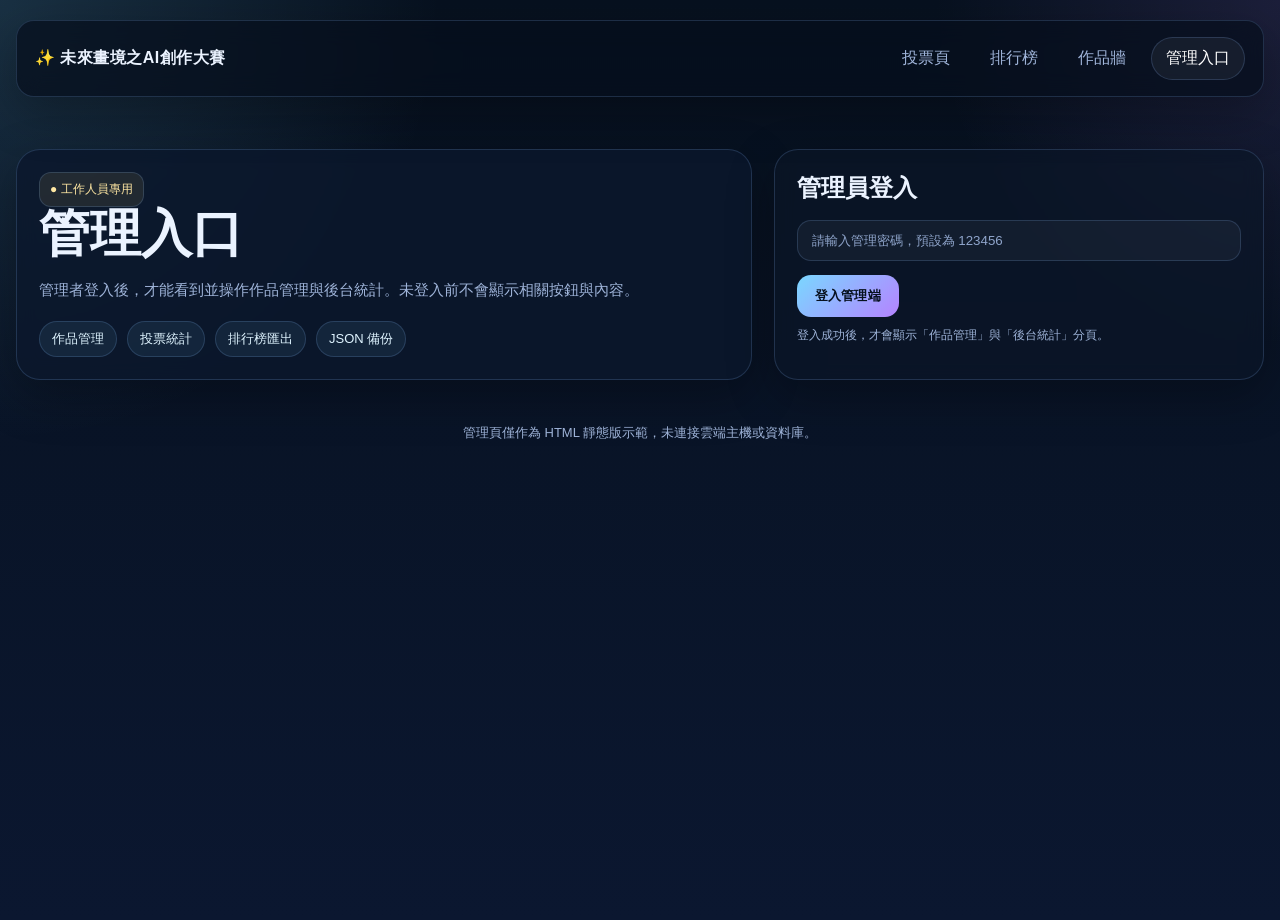
==== admin.html @ 38139b39 "first commit" ====
<!DOCTYPE html>
<html lang="zh-Hant">
<head>
  <meta charset="UTF-8" />
  <meta name="viewport" content="width=device-width, initial-scale=1.0" />
  <title>管理入口｜未來畫境之AI創作大賽</title>
  <link rel="stylesheet" href="style.css" />
</head>
<body>
  <div id="nav"></div>
  <main class="container">
    <section class="hero">
      <div class="hero-grid">
        <div class="panel">
          <div class="status warn">● 工作人員專用</div>
          <h1 class="title-xl">管理入口</h1>
          <p class="subtitle">管理者登入後，才能看到並操作作品管理與後台統計。未登入前不會顯示相關按鈕與內容。</p>
          <div class="badges">
            <span class="badge">作品管理</span>
            <span class="badge">投票統計</span>
            <span class="badge">排行榜匯出</span>
            <span class="badge">JSON 備份</span>
          </div>
        </div>
        <div class="panel soft" id="authBox">
          <h2 class="section-title">管理員登入</h2>
          <input class="input" id="adminPin" type="password" placeholder="請輸入管理密碼，預設為 123456" />
          <div class="actions" style="margin-top:14px">
            <button class="btn btn-primary" id="authBtn">登入管理端</button>
          </div>
          <div class="small" style="margin-top:10px">登入成功後，才會顯示「作品管理」與「後台統計」分頁。</div>
        </div>
      </div>
    </section>

    <section id="adminArea" class="hidden">
      <div class="panel" style="margin-bottom:18px">
        <div class="actions" style="justify-content:space-between; align-items:center">
          <div>
            <div class="status ok">● 已登入管理端</div>
            <div class="small" style="margin-top:8px">你現在可以切換管理功能，未登入者不會看到這些操作。</div>
          </div>
          <div class="actions">
            <button class="btn btn-secondary" id="tabManageBtn">作品管理</button>
            <button class="btn btn-secondary" id="tabStatsBtn">後台統計</button>
            <button class="btn btn-danger" id="logoutBtn">登出</button>
          </div>
        </div>
      </div>

      <section id="manageTab">
        <div class="grid-2">
          <div class="panel">
            <h2 class="section-title">新增作品</h2>
            <div class="form-row">
              <div><input class="input" id="title" placeholder="作品名稱" /></div>
              <div><input class="input" id="author" placeholder="作者 / 參賽者（可選）" /></div>
            </div>
            <div style="margin-top:12px">
              <textarea id="description" placeholder="作品理念說明"></textarea>
            </div>
            <div style="margin-top:12px">
              <input class="input" id="imageFile" type="file" accept="image/*" />
              <div class="small" style="margin-top:8px">可直接選擇本機圖片。提醒：此 HTML 版資料儲存在同一台裝置的瀏覽器中。</div>
            </div>
            <div id="previewBox" class="panel soft" style="margin-top:16px; padding:14px">
              <div class="small">預覽</div>
              <div class="card-media" style="margin-top:10px; border-radius:16px; overflow:hidden"><img id="previewImg" alt="預覽" /></div>
            </div>
            <div class="actions" style="margin-top:16px">
              <button class="btn btn-primary" id="addBtn">新增作品</button>
              <button class="btn btn-secondary" id="resetBtn">清空欄位</button>
            </div>
          </div>

          <div class="panel">
            <h2 class="section-title">系統設定與資料工具</h2>
            <div class="form-row">
              <div><input class="input" id="eventName" placeholder="活動名稱" /></div>
              <div><input class="input" id="newPin" type="password" placeholder="新的管理密碼" /></div>
            </div>
            <div class="form-row" style="margin-top:12px">
              <div>
                <label class="small">作品牆輪播秒數</label>
                <input class="input" id="wallSeconds" type="number" min="3" max="30" />
              </div>
              <div>
                <label class="small">是否顯示排行榜</label>
                <select class="select" id="showRanking">
                  <option value="true">顯示</option>
                  <option value="false">隱藏</option>
                </select>
              </div>
            </div>
            <div class="actions" style="margin-top:16px">
              <button class="btn btn-primary" id="saveSettingsBtn">儲存設定</button>
              <button class="btn btn-secondary" id="exportJsonBtn">匯出作品 JSON</button>
              <label class="btn btn-ghost" for="importJson">匯入作品 JSON</label>
              <input id="importJson" type="file" accept="application/json" class="hidden" />
            </div>
            <div class="hr"></div>
            <div class="note">若要管理約 100 張以上作品，建議以同一台工作電腦維護資料，或之後再接 Firebase / 後端資料庫。</div>
          </div>
        </div>

        <div class="panel" style="margin-top:18px">
          <div class="actions" style="justify-content:space-between; align-items:center">
            <h2 class="section-title" style="margin:0">已上傳作品</h2>
            <div class="small">可用上下移動調整展示位置</div>
          </div>
          <div id="artworkList" class="rank-list"></div>
        </div>
      </section>

      <section id="statsTab" class="hidden">
        <div class="panel" style="margin-bottom:18px">
          <div class="status warn">● 僅管理者可查看</div>
          <h2 class="section-title" style="margin-top:12px">投票統計後台</h2>
          <p class="subtitle">可查看作品數、投票筆數、投票人數、前 10 名與完整投票紀錄，並匯出 CSV 報表。</p>
          <div id="stats" class="kpis"></div>
        </div>

        <div class="grid-2">
          <div class="panel">
            <div class="actions" style="justify-content:space-between; align-items:center">
              <h2 class="section-title" style="margin:0">前 10 名</h2>
              <button class="btn btn-secondary" id="exportRankBtn">匯出排行榜 CSV</button>
            </div>
            <div id="topRank" class="rank-list"></div>
          </div>
          <div class="panel">
            <div class="actions" style="justify-content:space-between; align-items:center">
              <h2 class="section-title" style="margin:0">投票紀錄</h2>
              <button class="btn btn-secondary" id="exportVotesBtn">匯出投票 CSV</button>
            </div>
            <div class="table-wrap">
              <table>
                <thead>
                  <tr>
                    <th>Email</th>
                    <th>作品</th>
                    <th>創意</th>
                    <th>技術</th>
                    <th>整體</th>
                    <th>理念</th>
                    <th>總分</th>
                    <th>時間</th>
                  </tr>
                </thead>
                <tbody id="voteTable"></tbody>
              </table>
            </div>
          </div>
        </div>
      </section>
    </section>
  </main>
  <footer>管理頁僅作為 HTML 靜態版示範，未連接雲端主機或資料庫。</footer>

  <script src="app.js"></script>
  <script>
    document.getElementById('nav').innerHTML = APP.nav('admin');
    APP.setEventTitle();

    let authed = APP.isAdminAuthed();
    let previewData = '';
    let currentTab = sessionStorage.getItem('ai_vote_admin_tab') || 'manage';

    function renderSettings() {
      const s = APP.getSettings();
      document.getElementById('eventName').value = s.eventName;
      document.getElementById('wallSeconds').value = s.wallSeconds;
      document.getElementById('showRanking').value = String(s.showRanking);
    }

    function setTab(tab) {
      currentTab = tab;
      sessionStorage.setItem('ai_vote_admin_tab', tab);
      document.getElementById('manageTab').classList.toggle('hidden', tab !== 'manage');
      document.getElementById('statsTab').classList.toggle('hidden', tab !== 'stats');
      document.getElementById('tabManageBtn').classList.toggle('btn-primary', tab === 'manage');
      document.getElementById('tabManageBtn').classList.toggle('btn-secondary', tab !== 'manage');
      document.getElementById('tabStatsBtn').classList.toggle('btn-primary', tab === 'stats');
      document.getElementById('tabStatsBtn').classList.toggle('btn-secondary', tab !== 'stats');
      if (tab === 'stats') renderDashboard();
    }

    function updateAuthView() {
      document.getElementById('authBox').classList.toggle('hidden', authed);
      document.getElementById('adminArea').classList.toggle('hidden', !authed);
      if (authed) {
        renderSettings();
        renderList();
        setTab(currentTab);
      }
    }

    async function readFileAsDataURL(file) {
      return new Promise((resolve, reject) => {
        const reader = new FileReader();
        reader.onload = () => resolve(reader.result);
        reader.onerror = reject;
        reader.readAsDataURL(file);
      });
    }

    document.getElementById('imageFile').addEventListener('change', async (e) => {
      const file = e.target.files[0];
      if (!file) return;
      previewData = await readFileAsDataURL(file);
      document.getElementById('previewImg').src = previewData;
    });

    document.getElementById('authBtn').addEventListener('click', () => {
      const pin = document.getElementById('adminPin').value;
      if (pin !== APP.getSettings().adminPin) {
        APP.toast('管理密碼不正確', 'error');
        return;
      }
      authed = true;
      sessionStorage.setItem('ai_vote_admin_ok', '1');
      APP.toast('已進入管理端');
      updateAuthView();
    });

    document.getElementById('logoutBtn').addEventListener('click', () => {
      sessionStorage.removeItem('ai_vote_admin_ok');
      sessionStorage.removeItem('ai_vote_admin_tab');
      authed = false;
      currentTab = 'manage';
      document.getElementById('adminPin').value = '';
      APP.toast('已登出管理端');
      updateAuthView();
    });

    document.getElementById('tabManageBtn').addEventListener('click', () => setTab('manage'));
    document.getElementById('tabStatsBtn').addEventListener('click', () => setTab('stats'));

    document.getElementById('addBtn').addEventListener('click', async () => {
      const title = document.getElementById('title').value.trim();
      const author = document.getElementById('author').value.trim();
      const description = document.getElementById('description').value.trim();
      if (!title || !previewData) {
        APP.toast('請至少填寫作品名稱並選擇圖片', 'error');
        return;
      }
      await APP.addArtwork({ title, author, description, image: previewData });
      APP.toast('作品新增成功');
      document.getElementById('title').value = '';
      document.getElementById('author').value = '';
      document.getElementById('description').value = '';
      document.getElementById('imageFile').value = '';
      document.getElementById('previewImg').src = '';
      previewData = '';
      renderList();
    });

    document.getElementById('resetBtn').addEventListener('click', () => {
      document.getElementById('title').value = '';
      document.getElementById('author').value = '';
      document.getElementById('description').value = '';
      document.getElementById('imageFile').value = '';
      document.getElementById('previewImg').src = '';
      previewData = '';
    });

    document.getElementById('saveSettingsBtn').addEventListener('click', () => {
      const next = {
        eventName: document.getElementById('eventName').value.trim() || '未來畫境之AI創作大賽',
        wallSeconds: Number(document.getElementById('wallSeconds').value || 6),
        showRanking: document.getElementById('showRanking').value === 'true',
      };
      const newPin = document.getElementById('newPin').value.trim();
      if (newPin) next.adminPin = newPin;
      APP.saveSettings(next);
      APP.setEventTitle();
      APP.toast('設定已儲存');
    });

    async function renderList() {
      const list = await APP.getAllArtworks();
      const root = document.getElementById('artworkList');
      if (!list.length) {
        root.innerHTML = '<div class="empty">目前尚未建立作品。</div>';
        return;
      }
      root.innerHTML = list.map((item, idx) => `
        <div class="rank-item">
          <div class="rank-no">${idx + 1}</div>
          <img class="thumb" src="${item.image}" alt="${APP.escapeHtml(item.title)}">
          <div>
            <input class="input" value="${APP.escapeHtml(item.title)}" onchange="editArtwork('${item.id}','title',this.value)">
            <div class="form-row" style="margin-top:10px">
              <input class="input" value="${APP.escapeHtml(item.author || '')}" placeholder="作者" onchange="editArtwork('${item.id}','author',this.value)">
              <div class="small" style="display:flex; align-items:center">更新時間：${APP.formatDate(item.updatedAt)}</div>
            </div>
            <textarea onchange="editArtwork('${item.id}','description',this.value)">${APP.escapeHtml(item.description || '')}</textarea>
          </div>
          <div class="actions" style="flex-direction:column">
            <button class="btn btn-secondary" onclick="moveArtwork('${item.id}', -1)">上移</button>
            <button class="btn btn-secondary" onclick="moveArtwork('${item.id}', 1)">下移</button>
            <button class="btn btn-danger" onclick="removeArtwork('${item.id}')">刪除</button>
          </div>
        </div>
      `).join('');
    }

    async function moveArtwork(id, step) {
      const list = await APP.getAllArtworks();
      const idx = list.findIndex(x => x.id === id);
      const target = idx + step;
      if (idx < 0 || target < 0 || target >= list.length) return;
      const ids = list.map(x => x.id);
      [ids[idx], ids[target]] = [ids[target], ids[idx]];
      await APP.reorderArtworks(ids);
      renderList();
    }
    window.moveArtwork = moveArtwork;

    async function removeArtwork(id) {
      if (!confirm('確定要刪除此作品嗎？')) return;
      await APP.deleteArtwork(id);
      const remaining = await APP.getAllArtworks();
      await APP.reorderArtworks(remaining.map(x => x.id));
      APP.toast('作品已刪除');
      renderList();
      if (currentTab === 'stats') renderDashboard();
    }
    window.removeArtwork = removeArtwork;

    async function editArtwork(id, field, value) {
      await APP.updateArtwork(id, { [field]: value });
      APP.toast('已儲存修改');
      if (currentTab === 'stats') renderDashboard();
    }
    window.editArtwork = editArtwork;

    document.getElementById('exportJsonBtn').addEventListener('click', async () => {
      const list = await APP.getAllArtworks();
      const blob = new Blob([JSON.stringify(list, null, 2)], { type: 'application/json' });
      const a = document.createElement('a');
      a.href = URL.createObjectURL(blob);
      a.download = 'artworks-backup.json';
      a.click();
    });

    document.getElementById('importJson').addEventListener('change', async (e) => {
      const file = e.target.files[0];
      if (!file) return;
      const text = await file.text();
      const data = JSON.parse(text);
      if (!Array.isArray(data)) {
        APP.toast('JSON 格式不正確', 'error');
        return;
      }
      for (const item of data) {
        await APP.addArtwork({
          title: item.title || '未命名作品',
          author: item.author || '',
          description: item.description || '',
          image: item.image || ''
        });
      }
      APP.toast('匯入完成');
      renderList();
    });

    async function renderDashboard() {
      const data = await APP.getDashboardData();
      const stats = data.stats;
      document.getElementById('stats').innerHTML = `
        <div class="kpi"><div class="small">作品數</div><div class="n">${stats.artworkCount}</div></div>
        <div class="kpi"><div class="small">投票筆數</div><div class="n">${stats.voteCount}</div></div>
        <div class="kpi"><div class="small">投票人數</div><div class="n">${stats.voterCount}</div></div>
      `;

      document.getElementById('topRank').innerHTML = data.ranking.slice(0,10).map((item, idx) => `
        <div class="rank-item">
          <div class="rank-no">${idx+1}</div>
          <img class="thumb" src="${item.image}" alt="${APP.escapeHtml(item.title)}">
          <div>
            <h3 style="margin:0 0 8px">${APP.escapeHtml(item.title)}</h3>
            <div class="small">票數：${item.voteCount}</div>
          </div>
          <div class="center"><div class="small">平均</div><div style="font-size:28px; font-weight:900">${item.average || 0}</div></div>
        </div>
      `).join('') || '<div class="empty">尚無排名資料</div>';

      const artworkMap = new Map(data.artworks.map(x => [x.id, x]));
      document.getElementById('voteTable').innerHTML = data.votes.map(v => `
        <tr>
          <td>${APP.escapeHtml(v.email)}</td>
          <td>${APP.escapeHtml(artworkMap.get(v.artworkId)?.title || '已刪除作品')}</td>
          <td>${v.creative}</td>
          <td>${v.technical}</td>
          <td>${v.overall}</td>
          <td>${v.concept}</td>
          <td>${v.total}</td>
          <td>${APP.formatDate(v.votedAt)}</td>
        </tr>
      `).join('') || '<tr><td colspan="8" class="center">尚無投票紀錄</td></tr>';

      document.getElementById('exportRankBtn').onclick = () => {
        APP.exportCSV([
          ['名次','作品','作者','平均總分','票數','創意平均','技術平均','整體平均','理念平均'],
          ...data.ranking.map((r, i) => [i+1, r.title, r.author || '', r.average, r.voteCount, r.creativeAvg, r.technicalAvg, r.overallAvg, r.conceptAvg])
        ], 'ranking-report.csv');
      };

      document.getElementById('exportVotesBtn').onclick = () => {
        APP.exportCSV([
          ['Email','作品','創意','技術','整體','理念','總分','投票時間'],
          ...data.votes.map(v => [v.email, artworkMap.get(v.artworkId)?.title || '已刪除作品', v.creative, v.technical, v.overall, v.concept, v.total, APP.formatDate(v.votedAt)])
        ], 'vote-records.csv');
      };
    }

    updateAuthView();
  </script>
</body>
</html>
---- style.css ----
:root{
  --bg:#07111f;
  --bg2:#0d1a2e;
  --card:rgba(12,24,44,.82);
  --line:rgba(140,190,255,.18);
  --text:#ebf3ff;
  --muted:#9fb4d9;
  --accent:#7ad7ff;
  --accent2:#b583ff;
  --ok:#6ef7b2;
  --warn:#ffd166;
  --danger:#ff8e9b;
  --shadow:0 16px 48px rgba(0,0,0,.28);
}
*{box-sizing:border-box}
html,body{margin:0;padding:0}
body{
  font-family:"Noto Sans TC","Microsoft JhengHei",Arial,sans-serif;
  color:var(--text);
  background:
    radial-gradient(circle at top left, rgba(122,215,255,.16), transparent 28%),
    radial-gradient(circle at top right, rgba(181,131,255,.12), transparent 22%),
    linear-gradient(180deg, #07111f 0%, #0b1730 100%);
  min-height:100vh;
}
a{color:inherit;text-decoration:none}
img{display:block;max-width:100%}
.container{width:min(1280px, calc(100% - 32px)); margin:0 auto}
.nav-shell{
  width:min(1280px, calc(100% - 32px)); margin:20px auto 0; padding:16px 18px;
  background:rgba(6,14,28,.72); border:1px solid var(--line); border-radius:18px;
  display:flex; gap:16px; align-items:center; justify-content:space-between; backdrop-filter: blur(12px);
  position:sticky; top:14px; z-index:50; box-shadow:var(--shadow);
}
.brand{font-weight:800; letter-spacing:.03em}
nav{display:flex; flex-wrap:wrap; gap:10px}
nav a{padding:10px 14px; border-radius:999px; color:var(--muted); border:1px solid transparent}
nav a.active, nav a:hover{color:#fff; border-color:var(--line); background:rgba(255,255,255,.05)}
.hero{padding:52px 0 24px}
.hero-grid{display:grid; grid-template-columns:1.2fr .8fr; gap:22px; align-items:stretch}
.panel{background:var(--card); border:1px solid var(--line); border-radius:24px; padding:22px; box-shadow:var(--shadow); backdrop-filter: blur(10px)}
.panel.soft{background:rgba(11,22,40,.64)}
.title-xl{font-size:clamp(28px, 4vw, 54px); line-height:1.05; margin:0 0 12px; font-weight:900}
.subtitle{color:var(--muted); line-height:1.8; font-size:15px}
.badges{display:flex; gap:10px; flex-wrap:wrap; margin-top:18px}
.badge{padding:8px 12px; border-radius:999px; background:rgba(122,215,255,.08); border:1px solid var(--line); color:#dff4ff; font-size:13px}
.kpis{display:grid; grid-template-columns:repeat(3,1fr); gap:14px; margin-top:18px}
.kpi{padding:18px; border-radius:18px; background:rgba(255,255,255,.04); border:1px solid var(--line)}
.kpi .n{font-size:32px; font-weight:900; margin-top:8px}
.form-row{display:grid; grid-template-columns:repeat(2,1fr); gap:14px}
.input, .select, textarea{
  width:100%; padding:12px 14px; border-radius:14px; border:1px solid var(--line); background:rgba(255,255,255,.04); color:var(--text); outline:none;
}
textarea{resize:vertical; min-height:110px}
.input::placeholder, textarea::placeholder{color:#8fa5cb}
.btn{display:inline-flex; align-items:center; justify-content:center; gap:8px; border:none; cursor:pointer; padding:12px 18px; border-radius:14px; font-weight:800; letter-spacing:.02em}
.btn-primary{background:linear-gradient(135deg,var(--accent),var(--accent2)); color:#07111f}
.btn-secondary{background:rgba(255,255,255,.06); color:#fff; border:1px solid var(--line)}
.btn-danger{background:rgba(255,142,155,.14); color:#ffd6dc; border:1px solid rgba(255,142,155,.28)}
.btn-ghost{background:transparent; color:#dceaff; border:1px dashed var(--line)}
.actions{display:flex; gap:10px; flex-wrap:wrap}
.section-title{font-size:24px; margin:0 0 16px}
.gallery{display:grid; grid-template-columns:repeat(auto-fill,minmax(300px,1fr)); gap:18px; padding-bottom:36px}
.card{background:var(--card); border:1px solid var(--line); border-radius:22px; overflow:hidden; box-shadow:var(--shadow)}
.card-media{position:relative; aspect-ratio:4/3; background:#08101e}
.card-media img{width:100%; height:100%; object-fit:cover}
.card-body{padding:18px}
.card h3{margin:0 0 8px; font-size:20px}
.meta{color:var(--muted); font-size:13px; display:flex; gap:10px; flex-wrap:wrap}
.desc{color:#d8e7ff; line-height:1.7; font-size:14px; margin:10px 0 16px}
.score-grid{display:grid; grid-template-columns:repeat(2,1fr); gap:10px}
.score-item label{display:block; margin-bottom:6px; color:#cfe4ff; font-size:13px}
.status{padding:8px 10px; border-radius:12px; font-size:12px; display:inline-flex; align-items:center; gap:6px; border:1px solid var(--line); background:rgba(255,255,255,.04)}
.status.ok{color:#bdf9da; background:rgba(110,247,178,.08)}
.status.warn{color:#ffe7a3; background:rgba(255,209,102,.09)}
.table-wrap{overflow:auto; border:1px solid var(--line); border-radius:18px}
table{width:100%; border-collapse:collapse; min-width:780px; background:rgba(255,255,255,.03)}
th,td{padding:14px 12px; border-bottom:1px solid var(--line); text-align:left; font-size:14px}
th{color:#cde0ff; background:rgba(255,255,255,.04)}
.small{font-size:12px; color:var(--muted)}
.grid-2{display:grid; grid-template-columns:1fr 1fr; gap:18px}
.grid-3{display:grid; grid-template-columns:repeat(3,1fr); gap:18px}
.hidden{display:none !important}
.center{text-align:center}
.empty{padding:34px 18px; color:var(--muted); text-align:center}
.thumb{width:86px; height:64px; object-fit:cover; border-radius:10px; border:1px solid var(--line)}
.toast{position:fixed; right:16px; bottom:16px; transform:translateY(20px); opacity:0; transition:.25s; padding:12px 16px; border-radius:14px; background:rgba(8,17,31,.94); border:1px solid var(--line); z-index:200; box-shadow:var(--shadow)}
.toast.show{transform:translateY(0); opacity:1}
.toast.ok{color:#dffff0}
.toast.error{color:#ffe0e5}
.wall-stage{display:grid; place-items:center; min-height:calc(100vh - 140px)}
.wall-card{width:min(1180px, calc(100% - 32px)); background:var(--card); border:1px solid var(--line); border-radius:28px; padding:20px; box-shadow:var(--shadow)}
.wall-image{aspect-ratio:16/9; border-radius:22px; overflow:hidden; background:#08101e}
.wall-image img{width:100%; height:100%; object-fit:contain; background:#02060d}
.wall-caption{display:flex; align-items:end; justify-content:space-between; gap:16px; margin-top:16px}
.rank-list{display:grid; gap:14px}
.rank-item{display:grid; grid-template-columns:72px 86px 1fr auto; gap:14px; align-items:center; padding:14px; border:1px solid var(--line); border-radius:18px; background:rgba(255,255,255,.04)}
.rank-no{font-size:28px; font-weight:900; text-align:center}
.hr{height:1px; background:var(--line); margin:18px 0}
.note{padding:12px 14px; border-left:3px solid var(--accent); border-radius:14px; background:rgba(122,215,255,.06); color:#d5f4ff}
footer{padding:20px 0 38px; color:var(--muted); text-align:center; font-size:13px}
@media (max-width:980px){
  .hero-grid,.grid-2,.grid-3,.form-row{grid-template-columns:1fr}
  .kpis{grid-template-columns:1fr}
  .score-grid{grid-template-columns:1fr}
  .nav-shell{position:static}
  .wall-caption{display:block}
}
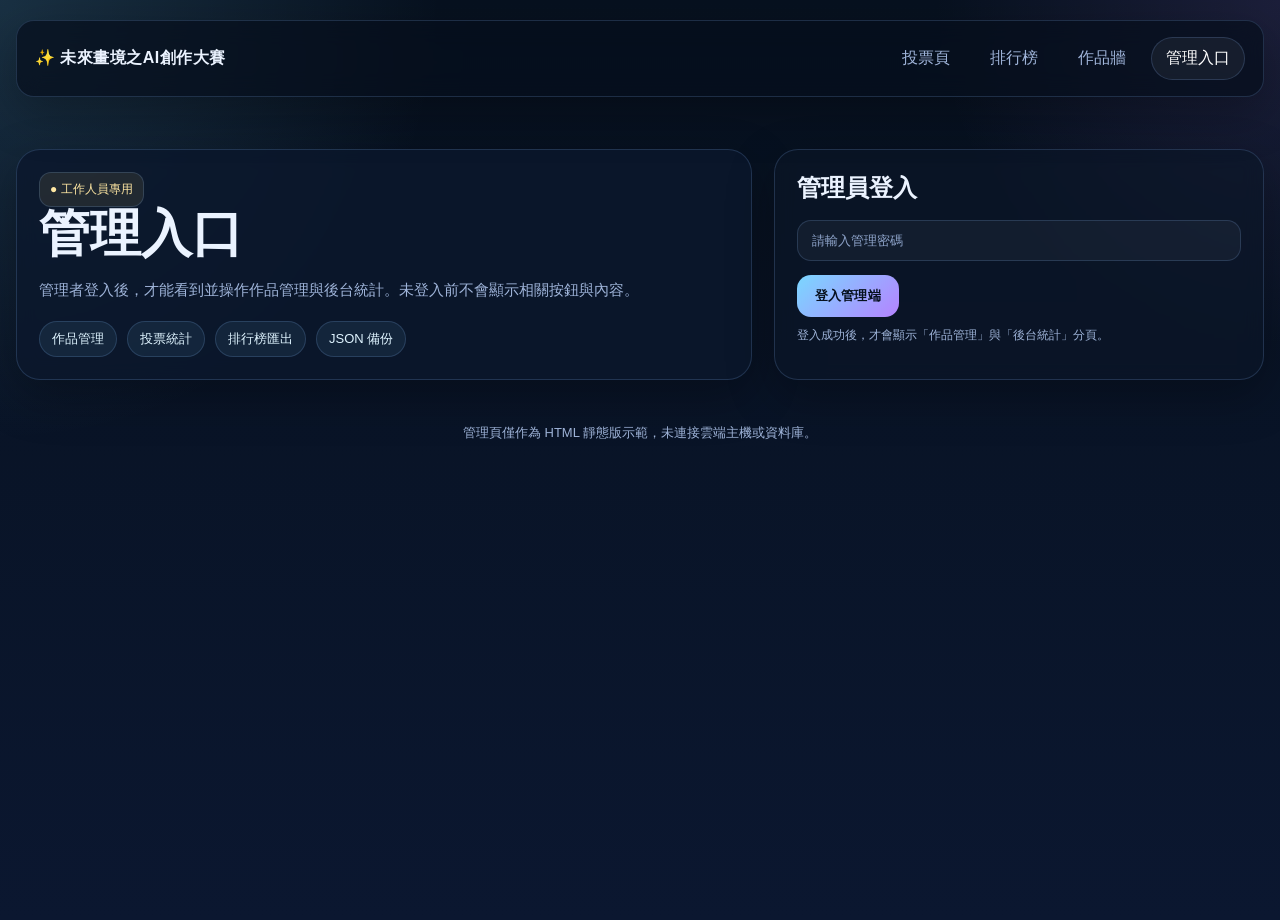
==== commit 07dfafd1: "修改管理端登入改用 localStorage" ====
--- a/admin.html
+++ b/admin.html
@@ -24,7 +24,7 @@
         </div>
         <div class="panel soft" id="authBox">
           <h2 class="section-title">管理員登入</h2>
-          <input class="input" id="adminPin" type="password" placeholder="請輸入管理密碼，預設為 123456" />
+          <input class="input" id="adminPin" type="password" placeholder="請輸入管理密碼" />
           <div class="actions" style="margin-top:14px">
             <button class="btn btn-primary" id="authBtn">登入管理端</button>
           </div>
@@ -164,7 +164,7 @@
 
     let authed = APP.isAdminAuthed();
     let previewData = '';
-    let currentTab = sessionStorage.getItem('ai_vote_admin_tab') || 'manage';
+      let currentTab = localStorage.getItem('ai_vote_admin_tab') || 'manage';
 
     function renderSettings() {
       const s = APP.getSettings();
@@ -175,7 +175,7 @@
 
     function setTab(tab) {
       currentTab = tab;
-      sessionStorage.setItem('ai_vote_admin_tab', tab);
+        localStorage.setItem('ai_vote_admin_tab', tab);
       document.getElementById('manageTab').classList.toggle('hidden', tab !== 'manage');
       document.getElementById('statsTab').classList.toggle('hidden', tab !== 'stats');
       document.getElementById('tabManageBtn').classList.toggle('btn-primary', tab === 'manage');
@@ -218,14 +218,14 @@
         return;
       }
       authed = true;
-      sessionStorage.setItem('ai_vote_admin_ok', '1');
+      localStorage.setItem('ai_vote_admin_ok', '1');
       APP.toast('已進入管理端');
       updateAuthView();
     });
 
     document.getElementById('logoutBtn').addEventListener('click', () => {
-      sessionStorage.removeItem('ai_vote_admin_ok');
-      sessionStorage.removeItem('ai_vote_admin_tab');
+        localStorage.removeItem('ai_vote_admin_ok');
+        localStorage.removeItem('ai_vote_admin_tab');
       authed = false;
       currentTab = 'manage';
       document.getElementById('adminPin').value = '';
